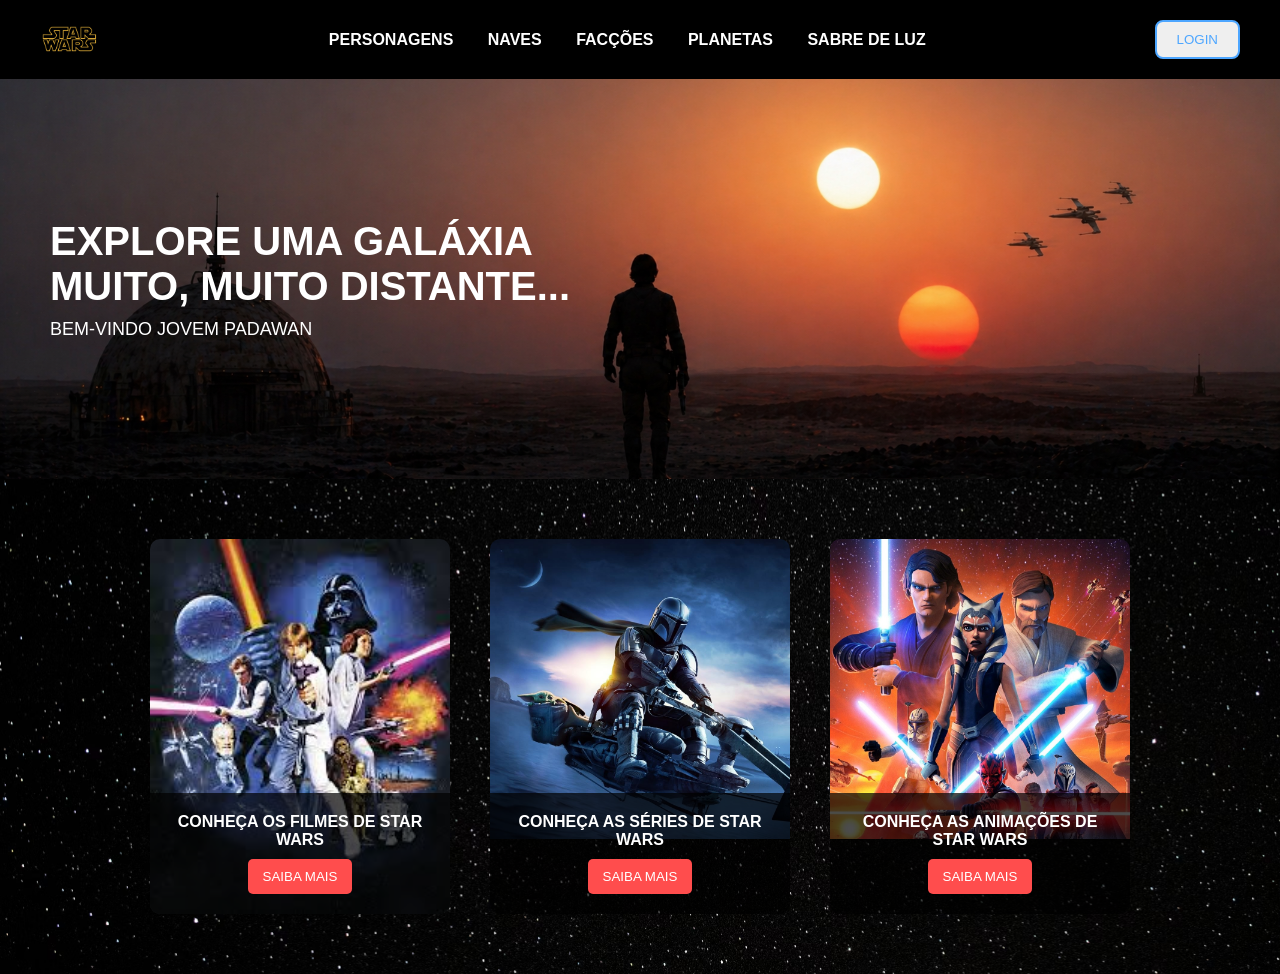
==== index.html @ 411202c6 "Start - página home" ====
<!DOCTYPE html>
<html lang="pt-br">
<head>
    <meta charset="UTF-8">
    <title>Star Wars</title>
    <link rel="stylesheet" href="style.css">
</head>
<body>

    <header>
        <img class="logo" src="img/LogoSW.webp">

        <nav>
            <a href="#">PERSONAGENS</a>
            <a href="#">NAVES</a>
            <a href="#">FACÇÕES</a>
            <a href="#">PLANETAS</a>
            <a href="#">SABRE DE LUZ</a>
        </nav>

        <button class="login">LOGIN</button>
    </header>

    <section class="banner">
        <div class="banner-text">
            <h1>EXPLORE UMA GALÁXIA<br>MUITO, MUITO DISTANTE...</h1>
            <p>BEM-VINDO JOVEM PADAWAN</p>
        </div>
    </section>

    <section class="cards">

        <div class="card">
            <img src="img/capa.jpg">
            <div class="overlay">
                <h3>CONHEÇA OS FILMES DE STAR WARS</h3>
                <button>SAIBA MAIS</button>
            </div>
        </div>

        <div class="card">
            <img src="img/The_Mandalorian_poster2.jpg">
            <div class="overlay">
                <h3>CONHEÇA AS SÉRIES DE STAR WARS</h3>
                <button>SAIBA MAIS</button>
            </div>
        </div>

        <div class="card">
            <img src="img/poster-clone-wars2.jpg">
            <div class="overlay">
                <h3>CONHEÇA AS ANIMAÇÕES DE STAR WARS</h3>
                <button>SAIBA MAIS</button>
            </div>
        </div>

    </section>

</body>
</html>
---- style.css ----
* {
    margin: 0;
    padding: 0;
    box-sizing: border-box;
    font-family: Arial, Helvetica, sans-serif;
}

body {
    background: url("img/fundo.avif");
    background-size: cover;
    color: white;
}

header {
    display: flex;
    justify-content: space-between;
    align-items: center;
    padding: 20px 40px;
    background: black;
}

.logo {
      height: 5%;
      width: 5%;
}

nav a {
    margin: 0 15px;
    text-decoration: none;
    color: white;
    font-weight: bold;
}

.login {
    background-color: rgba(#4da6ff, 0, 0, 0.5);
    border: 2px solid #4da6ff;
    padding: 10px 20px;
    color: #4da6ff;
    border-radius: 8px;
    cursor: pointer;
}

.banner {
    height: 400px;
    background: url("img/topo.png") center/cover no-repeat;
    display: flex;
    align-items: center;
    padding-left: 50px;
}

.banner-text h1 {
    font-size: 40px;
    margin-bottom: 10px;
}

.banner-text p {
    font-size: 18px;
}

.cards {
    display: flex;
    justify-content: center;
    gap: 40px;
    padding: 60px;
}

.card {
    position: relative;
    width: 300px;
    border-radius: 10px;
    overflow: hidden;
}

.card img {
    width: 100%;
    display: block;
}

.overlay {
    position: absolute;
    bottom: 0;
    background: rgba(0,0,0,0.7);
    width: 100%;
    padding: 20px;
    text-align: center;
}

.overlay h3 {
    font-size: 16px;
    margin-bottom: 10px;
}

.overlay button {
    background: #ff4d4d;
    border: none;
    padding: 10px 15px;
    color: white;
    border-radius: 5px;
    cursor: pointer;
}
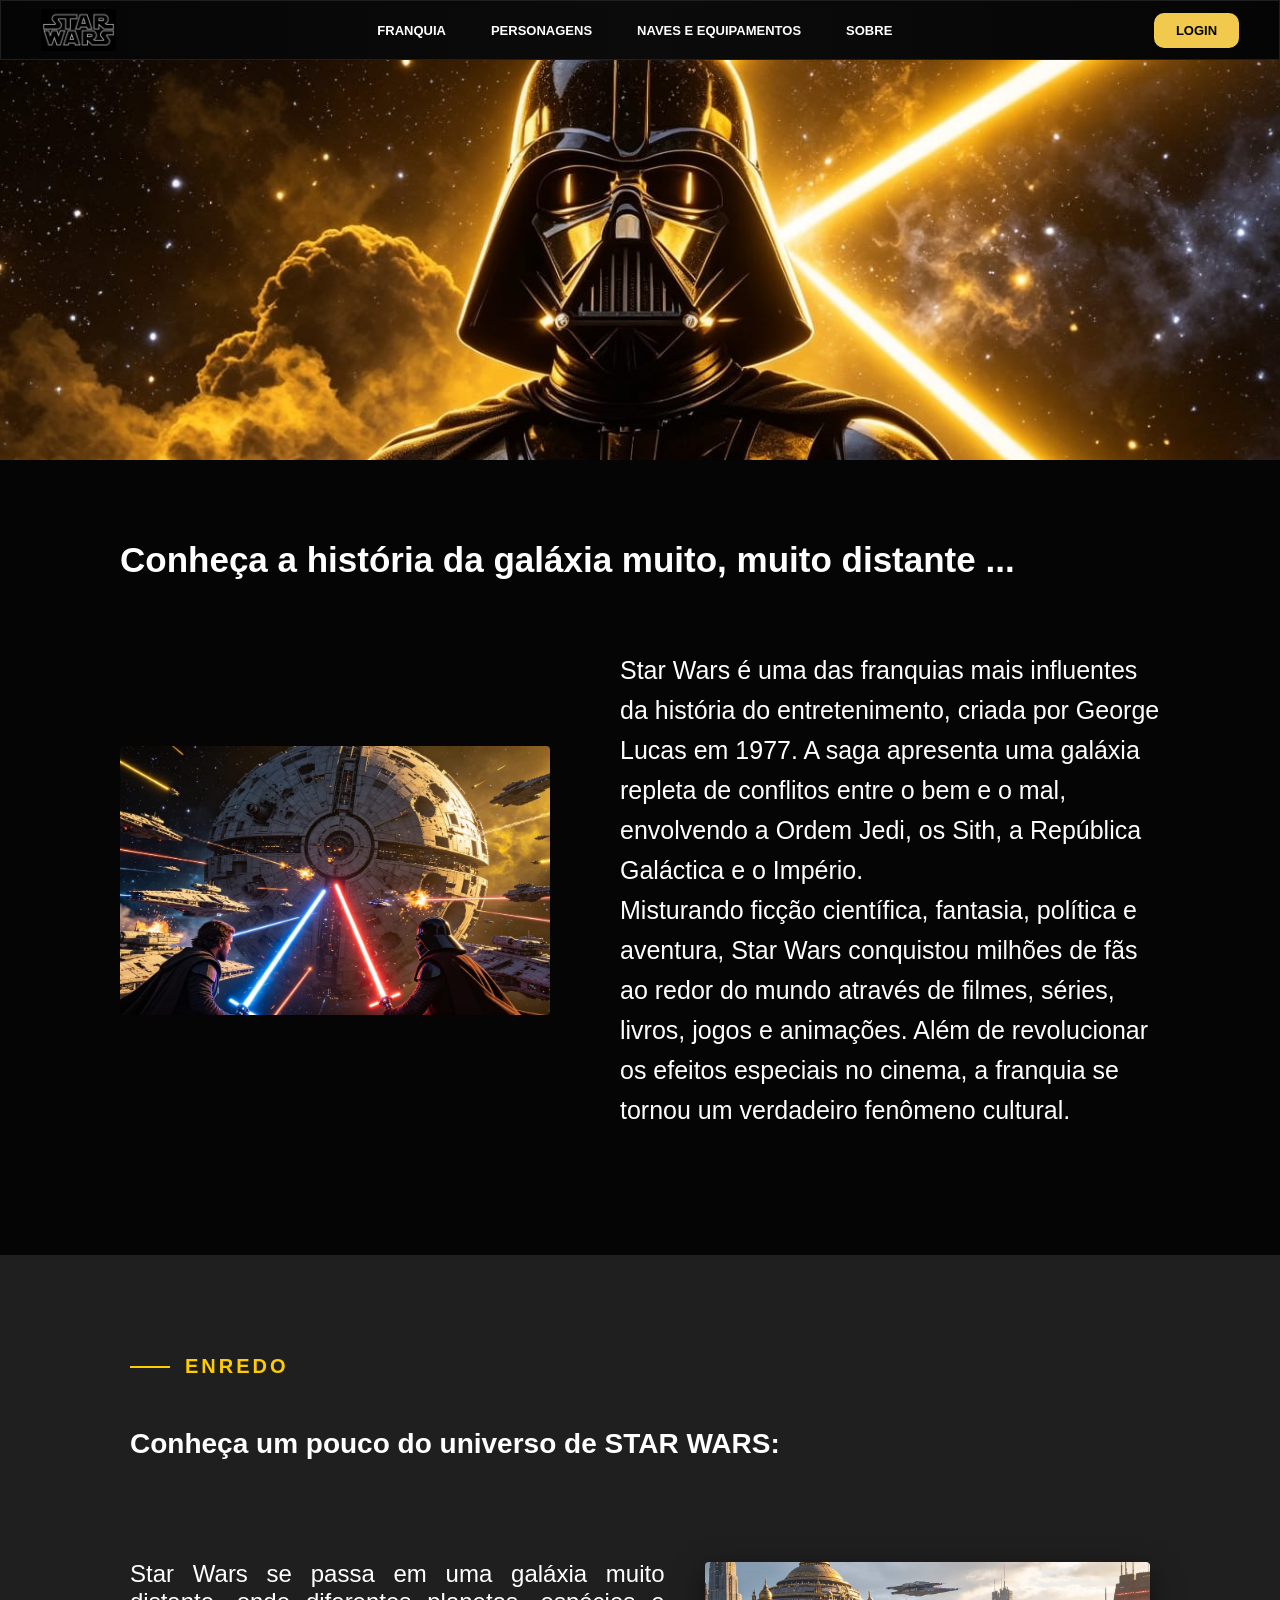
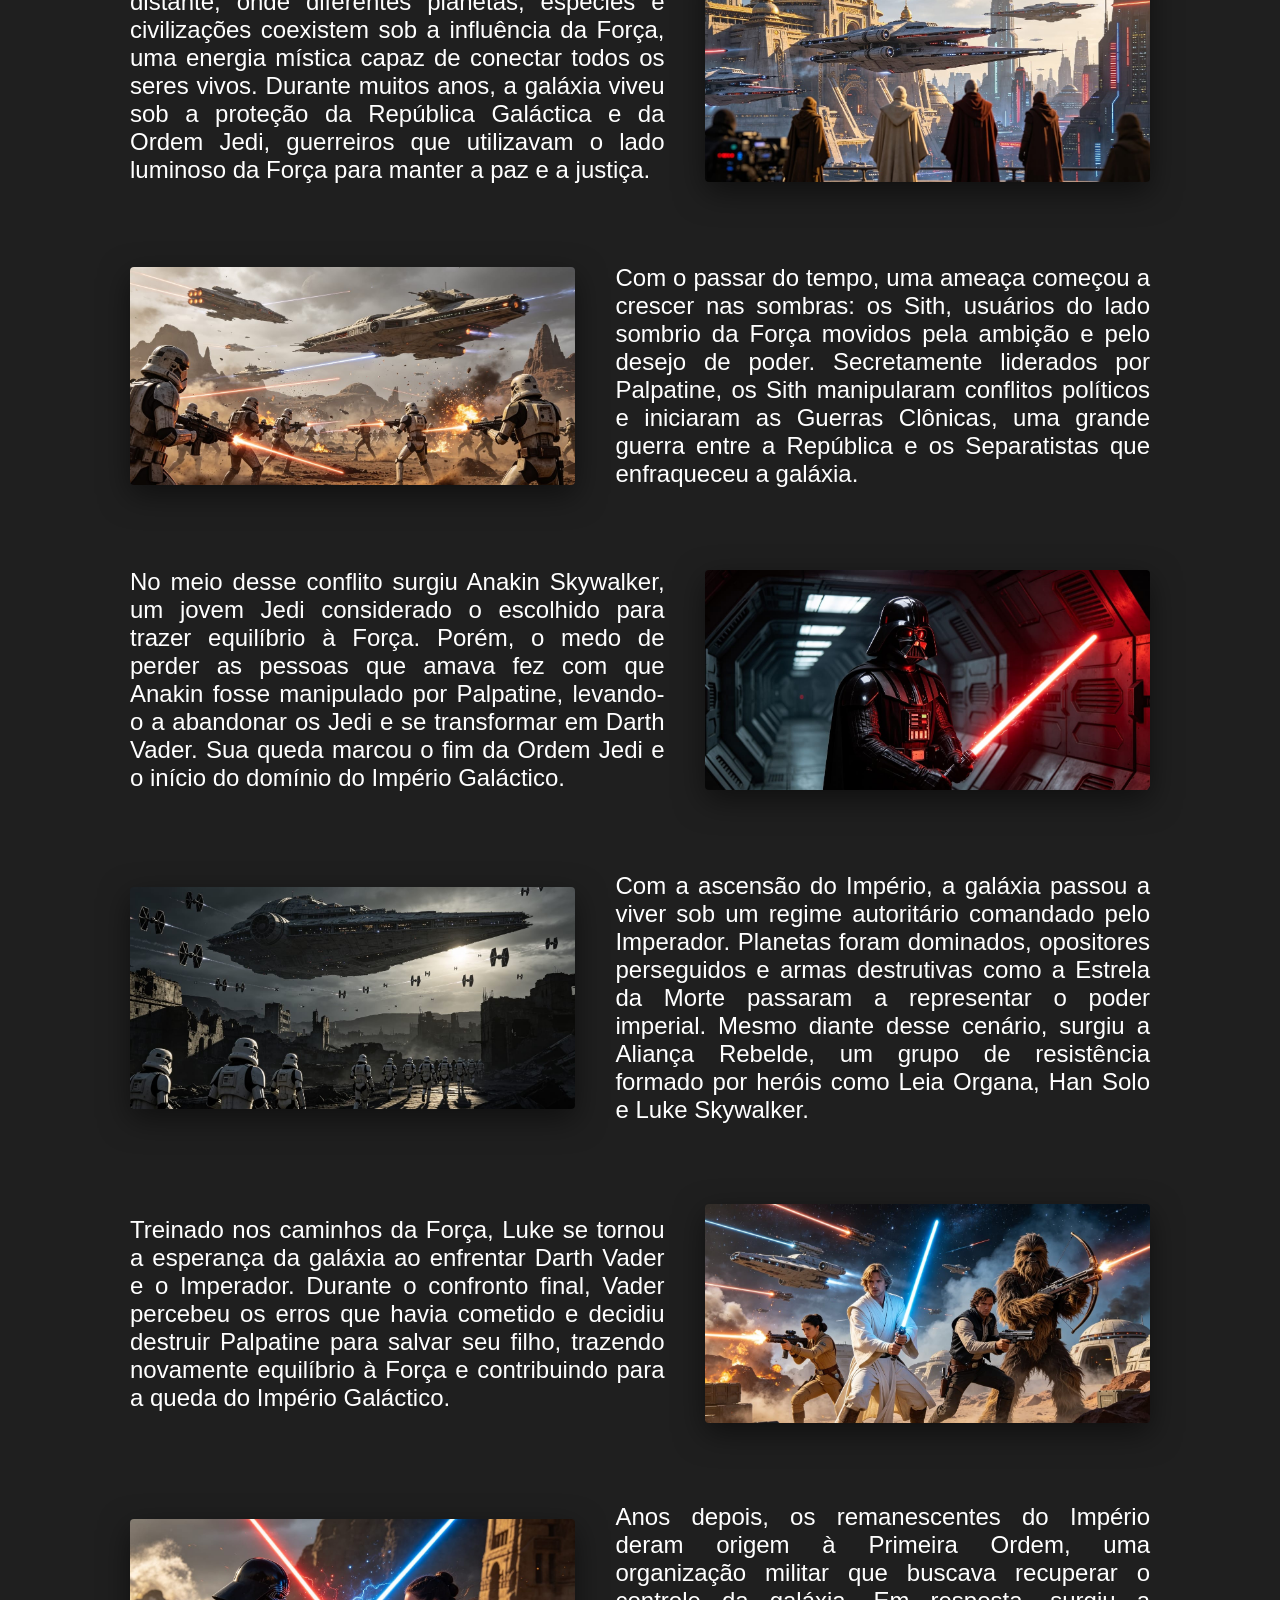
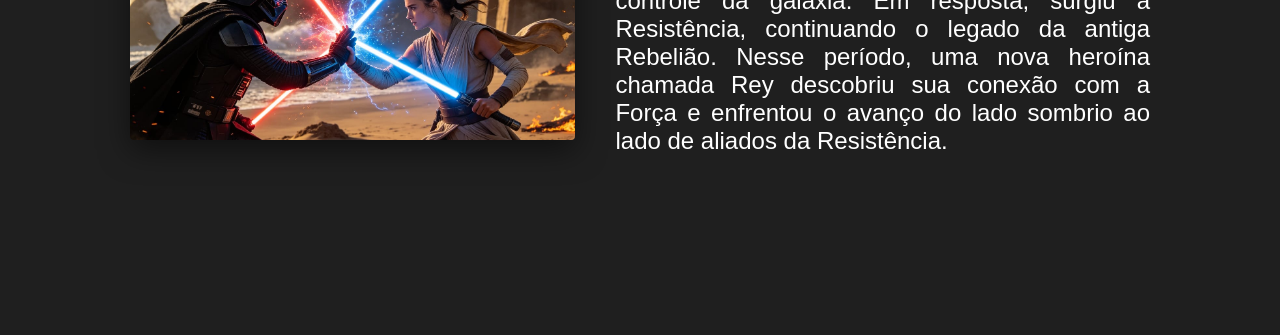
==== commit 9386206d: "sessão enredo" ====
--- a/index.html
+++ b/index.html
@@ -1,60 +1,138 @@
 <!DOCTYPE html>
-<html lang="pt-br">
+<html lang="pt-BR">
 <head>
     <meta charset="UTF-8">
+    <meta name="viewport" content="width=device-width, initial-scale=1.0">
     <title>Star Wars</title>
     <link rel="stylesheet" href="style.css">
 </head>
 <body>
 
-    <header>
-        <img class="logo" src="img/LogoSW.webp">
+    <header class="header">
+        <div class="logo">
+            <img src="img/img-prototipo/logo/logo preta.png" alt="Logo Star Wars">
+        </div>
 
-        <nav>
+        <nav class="menu">
+            <a href="#">FRANQUIA</a>
             <a href="#">PERSONAGENS</a>
-            <a href="#">NAVES</a>
-            <a href="#">FACÇÕES</a>
-            <a href="#">PLANETAS</a>
-            <a href="#">SABRE DE LUZ</a>
+            <a href="#">NAVES E EQUIPAMENTOS</a>
+            <a href="#">SOBRE</a>
         </nav>
 
-        <button class="login">LOGIN</button>
+        <a href="cadastro/login/login.html"><button class="btn-login">LOGIN</button></a>
     </header>
 
-    <section class="banner">
-        <div class="banner-text">
-            <h1>EXPLORE UMA GALÁXIA<br>MUITO, MUITO DISTANTE...</h1>
-            <p>BEM-VINDO JOVEM PADAWAN</p>
+    <section class="historia">
+
+    <!-- IMAGEM TOPO -->
+
+    <div class="banner">
+        <img src="img/fundo dv.jpg" alt="Darth Vader">
+    </div>
+
+    <!-- CONTEÚDO -->
+
+    <div class="conteudo-historia">
+
+        <h1>
+            Conheça a história da galáxia muito, muito distante ...
+        </h1>
+
+        <div class="historia-box">
+
+            <!-- IMAGEM -->
+
+            <div class="historia-img">
+                <img src="img/intro.jpeg" alt="">
+            </div>
+
+            <!-- TEXTO -->
+
+            <div class="historia-texto">
+
+                <p>
+                    Star Wars é uma das franquias mais influentes da história do
+                    entretenimento, criada por George Lucas em 1977. A saga
+                    apresenta uma galáxia repleta de conflitos entre o bem e o
+                    mal, envolvendo a Ordem Jedi, os Sith, a República Galáctica
+                    e o Império. <br>
+                    Misturando ficção científica, fantasia, política e aventura,
+                    Star Wars conquistou milhões de fãs ao redor do mundo através
+                    de filmes, séries, livros, jogos e animações. Além de
+                    revolucionar os efeitos especiais no cinema, a franquia se
+                    tornou um verdadeiro fenômeno cultural.
+                </p>
+
+            </div>
+
         </div>
-    </section>
 
-    <section class="cards">
+        </div>
 
-        <div class="card">
-            <img src="img/capa.jpg">
-            <div class="overlay">
-                <h3>CONHEÇA OS FILMES DE STAR WARS</h3>
-                <button>SAIBA MAIS</button>
+        <div class="container">
+            <div class="enredo">
+
+                <div class="titulo-enredo">
+                    <div class="topico-enredo">ENREDO</div>
+                    <h1>Conheça um pouco do universo de STAR WARS:</h1>
+                </div>
+
+                <div class="linha-conteudo">
+                    <div class="texto-enredo">
+                        <p>Star Wars se passa em uma galáxia muito distante, onde diferentes planetas, espécies e civilizações coexistem sob a influência da Força, uma energia mística capaz de conectar todos os seres vivos. Durante muitos anos, a galáxia viveu sob a proteção da República Galáctica e da Ordem Jedi, guerreiros que utilizavam o lado luminoso da Força para manter a paz e a justiça.</p>
+                    </div>
+                    <div class="imagem-enredo">
+                        <img src="img/img-prototipo/img-enredo/parte 1.jpeg" alt="República Galáctica">
+                    </div>
+                </div>
+
+                <div class="linha-conteudo reverso">
+                    <div class="texto-enredo">
+                        <p>Com o passar do tempo, uma ameaça começou a crescer nas sombras: os Sith, usuários do lado sombrio da Força movidos pela ambição e pelo desejo de poder. Secretamente liderados por Palpatine, os Sith manipularam conflitos políticos e iniciaram as Guerras Clônicas, uma grande guerra entre a República e os Separatistas que enfraqueceu a galáxia.</p>
+                    </div>
+                    <div class="imagem-enredo">
+                        <img src="img/img-prototipo/img-enredo/parte 2.jpeg" alt="Guerras Clónicas">
+                    </div>
+                </div>
+
+                <div class="linha-conteudo">
+                    <div class="texto-enredo">
+                        <p>No meio desse conflito surgiu Anakin Skywalker, um jovem Jedi considerado o escolhido para trazer equilíbrio à Força. Porém, o medo de perder as pessoas que amava fez com que Anakin fosse manipulado por Palpatine, levando-o a abandonar os Jedi e se transformar em Darth Vader. Sua queda marcou o fim da Ordem Jedi e o início do domínio do Império Galáctico.</p>
+                    </div>
+                    <div class="imagem-enredo">
+                        <img src="img/img-prototipo/img-enredo/parte 3.jpeg" alt="Darth Vader">
+                    </div>
+                </div>
+
+                <div class="linha-conteudo reverso">
+                    <div class="texto-enredo">
+                        <p>Com a ascensão do Império, a galáxia passou a viver sob um regime autoritário comandado pelo Imperador. Planetas foram dominados, opositores perseguidos e armas destrutivas como a Estrela da Morte passaram a representar o poder imperial. Mesmo diante desse cenário, surgiu a Aliança Rebelde, um grupo de resistência formado por heróis como Leia Organa, Han Solo e Luke Skywalker.</p>
+                    </div>
+                    <div class="imagem-enredo">
+                        <img src="img/img-prototipo/img-enredo/parte 4.jpeg" alt="Império Galáctico">
+                    </div>
+                </div>
+
+                <div class="linha-conteudo">
+                    <div class="texto-enredo">
+                        <p>Treinado nos caminhos da Força, Luke se tornou a esperança da galáxia ao enfrentar Darth Vader e o Imperador. Durante o confronto final, Vader percebeu os erros que havia cometido e decidiu destruir Palpatine para salvar seu filho, trazendo novamente equilíbrio à Força e contribuindo para a queda do Império Galáctico.</p>
+                    </div>
+                    <div class="imagem-enredo">
+                        <img src="img/img-prototipo/img-enredo/parte 5.jpeg" alt="Aliança Rebelde">
+                    </div>
+                </div>
+
+                <div class="linha-conteudo reverso">
+                    <div class="texto-enredo">
+                        <p>Anos depois, os remanescentes do Império deram origem à Primeira Ordem, uma organização militar que buscava recuperar o controle da galáxia. Em resposta, surgiu a Resistência, continuando o legado da antiga Rebelião. Nesse período, uma nova heroína chamada Rey descobriu sua conexão com a Força e enfrentou o avanço do lado sombrio ao lado de aliados da Resistência.</p>
+                    </div>
+                    <div class="imagem-enredo">
+                        <img src="img/img-prototipo/img-enredo/parte 6.jpeg" alt="A Resistência">
+                    </div>
+                </div>
             </div>
         </div>
 
-        <div class="card">
-            <img src="img/The_Mandalorian_poster2.jpg">
-            <div class="overlay">
-                <h3>CONHEÇA AS SÉRIES DE STAR WARS</h3>
-                <button>SAIBA MAIS</button>
-            </div>
-        </div>
-
-        <div class="card">
-            <img src="img/poster-clone-wars2.jpg">
-            <div class="overlay">
-                <h3>CONHEÇA AS ANIMAÇÕES DE STAR WARS</h3>
-                <button>SAIBA MAIS</button>
-            </div>
-        </div>
-
-    </section>
-
 </body>
 </html>
--- a/style.css
+++ b/style.css
@@ -1,100 +1,252 @@
-* {
+*{
     margin: 0;
     padding: 0;
     box-sizing: border-box;
     font-family: Arial, Helvetica, sans-serif;
 }
 
-body {
-    background: url("img/fundo.avif");
-    background-size: cover;
+body{
+    background-color: white;
+    margin: 0;
+}
+
+/* HEADER */
+
+.header{
+    width: 100%;
+    height: 60px;
+
+    background: linear-gradient(
+        90deg,
+        #050505,
+        #0b0b0b,
+        #050505
+    );
+
+    border: 1px solid #1f1f1f;
+
+    display: flex;
+    align-items: center;
+    justify-content: space-between;
+
+    padding: 0 40px;
+}
+
+/* LOGO */
+
+.logo{
+    height: 100%;
+
+    display: flex;
+    align-items: center;
+}
+
+.logo img{
+    height: 42px;
+    width: auto;
+
+    display: block;
+}
+
+/* MENU */
+
+.menu{
+    display: flex;
+    align-items: center;
+    gap: 45px;
+}
+
+.menu a{
     color: white;
-}
-
-header {
-    display: flex;
+    text-decoration: none;
+
+    font-size: 13px;
+    font-weight: 600;
+
+    transition: 0.3s;
+}
+
+.menu a:hover{
+    color: #f0c94d;
+}
+
+/* BOTÃO */
+
+.btn-login{
+    width: 85px;
+    height: 35px;
+
+    background-color: #f0c94d;
+
+    border: none;
+    border-radius: 10px;
+
+    color: black;
+    font-size: 13px;
+    font-weight: bold;
+
+    cursor: pointer;
+    transition: 0.3s;
+}
+
+.btn-login:hover{
+    transform: scale(1.05);
+}
+
+*{
+    margin: 0;
+    padding: 0;
+    box-sizing: border-box;
+}
+
+/* SECTION */
+
+.historia{
+    width: 100%;
+    background-color: #050505;
+}
+
+/* BANNER */
+
+.banner{
+    width: 100%;
+    height: 400px;
+
+    overflow: hidden;
+}
+
+.banner img{
+    width: 100%;
+    height: 100%;
+
+    object-fit: cover;
+    display: block;
+}
+
+/* CONTEÚDO */
+
+.conteudo-historia{
+    width: 100%;
+    padding: 80px 120px 100px;
+
+    color: white;
+}
+
+/* TÍTULO */
+
+.conteudo-historia h1{
+    font-size: 35px;
+    margin-bottom: 70px;
+    font-family: Arial, Helvetica, sans-serif;
+}
+
+/* BOX */
+
+.historia-box{
+    display: flex;
+    align-items: center;
     justify-content: space-between;
-    align-items: center;
-    padding: 20px 40px;
-    background: black;
-}
-
-.logo {
-      height: 5%;
-      width: 5%;
-}
-
-nav a {
-    margin: 0 15px;
-    text-decoration: none;
+    gap: 70px;
+}
+
+/* IMAGEM */
+
+.historia-img img{
+    width: 430px;
+    border-radius: 4px;
+    margin-bottom: 40px;
+}
+
+/* TEXTO */
+
+.historia-texto{
+    max-width: 700px;
+}
+
+.historia-texto p{
+    font-size: 25px;
+    line-height: 1.6;
+    font-family: Arial, Helvetica, sans-serif;
+    margin-bottom: 25px;
+}
+
+.container {
+    width: 100%;
+    background-color: #1f1f1f;
+    padding: 100px 0;
+}
+
+.enredo {
+    width: 100%;
+    max-width: 1100px;
+    margin: 0 auto;
+    padding: 0 40px;
+    box-sizing: border-box;
+}
+
+/* Cabeçalho */
+.titulo-enredo {
+    margin-bottom: 100px;
+}
+
+.topico-enredo {
+    color: #ffcc00; /* Amarelo Star Wars */
+    font-weight: bold;
+    font-size: 20px;
+    letter-spacing: 3px;
+    margin-bottom: 50px;
+    display: flex;
+    align-items: center;
+}
+
+.topico-enredo::before {
+    content: "";
+    width: 40px;
+    height: 2px;
+    background-color: #ffcc00;
+    margin-right: 15px;
+}
+
+h1 {
+    color: #ffffff;
+    font-size: 28px;
+    font-weight: bold;
+}
+
+/* Layout das Linhas */
+.linha-conteudo {
+    display: flex;
+    align-items: center;
+    gap: 40px;
+    margin-bottom: 80px;
+}
+
+/* Inverte a ordem para o efeito zig-zag */
+.linha-conteudo.reverso {
+    flex-direction: row-reverse;
+}
+
+.texto-enredo {
+    flex: 1.2;
+    font-size: 24px;
+    text-align: justify;
     color: white;
-    font-weight: bold;
-}
-
-.login {
-    background-color: rgba(#4da6ff, 0, 0, 0.5);
-    border: 2px solid #4da6ff;
-    padding: 10px 20px;
-    color: #4da6ff;
-    border-radius: 8px;
-    cursor: pointer;
-}
-
-.banner {
-    height: 400px;
-    background: url("img/topo.png") center/cover no-repeat;
-    display: flex;
-    align-items: center;
-    padding-left: 50px;
-}
-
-.banner-text h1 {
-    font-size: 40px;
-    margin-bottom: 10px;
-}
-
-.banner-text p {
-    font-size: 18px;
-}
-
-.cards {
-    display: flex;
-    justify-content: center;
-    gap: 40px;
-    padding: 60px;
-}
-
-.card {
-    position: relative;
-    width: 300px;
-    border-radius: 10px;
-    overflow: hidden;
-}
-
-.card img {
-    width: 100%;
+}
+
+.imagem-enredo {
+    flex: 1;
+}
+
+.imagem-enredo img {
+    width: 100%;
+    height: auto;
+    border-radius: 4px;
+    box-shadow: 0 10px 30px rgba(0, 0, 0, 0.5);
+    transition: transform 0.4s ease;
     display: block;
 }
 
-.overlay {
-    position: absolute;
-    bottom: 0;
-    background: rgba(0,0,0,0.7);
-    width: 100%;
-    padding: 20px;
-    text-align: center;
-}
-
-.overlay h3 {
-    font-size: 16px;
-    margin-bottom: 10px;
-}
-
-.overlay button {
-    background: #ff4d4d;
-    border: none;
-    padding: 10px 15px;
-    color: white;
-    border-radius: 5px;
-    cursor: pointer;
+/* Efeito de hover nas imagens */
+.imagem-enredo img:hover {
+    transform: scale(1.03);
 }
